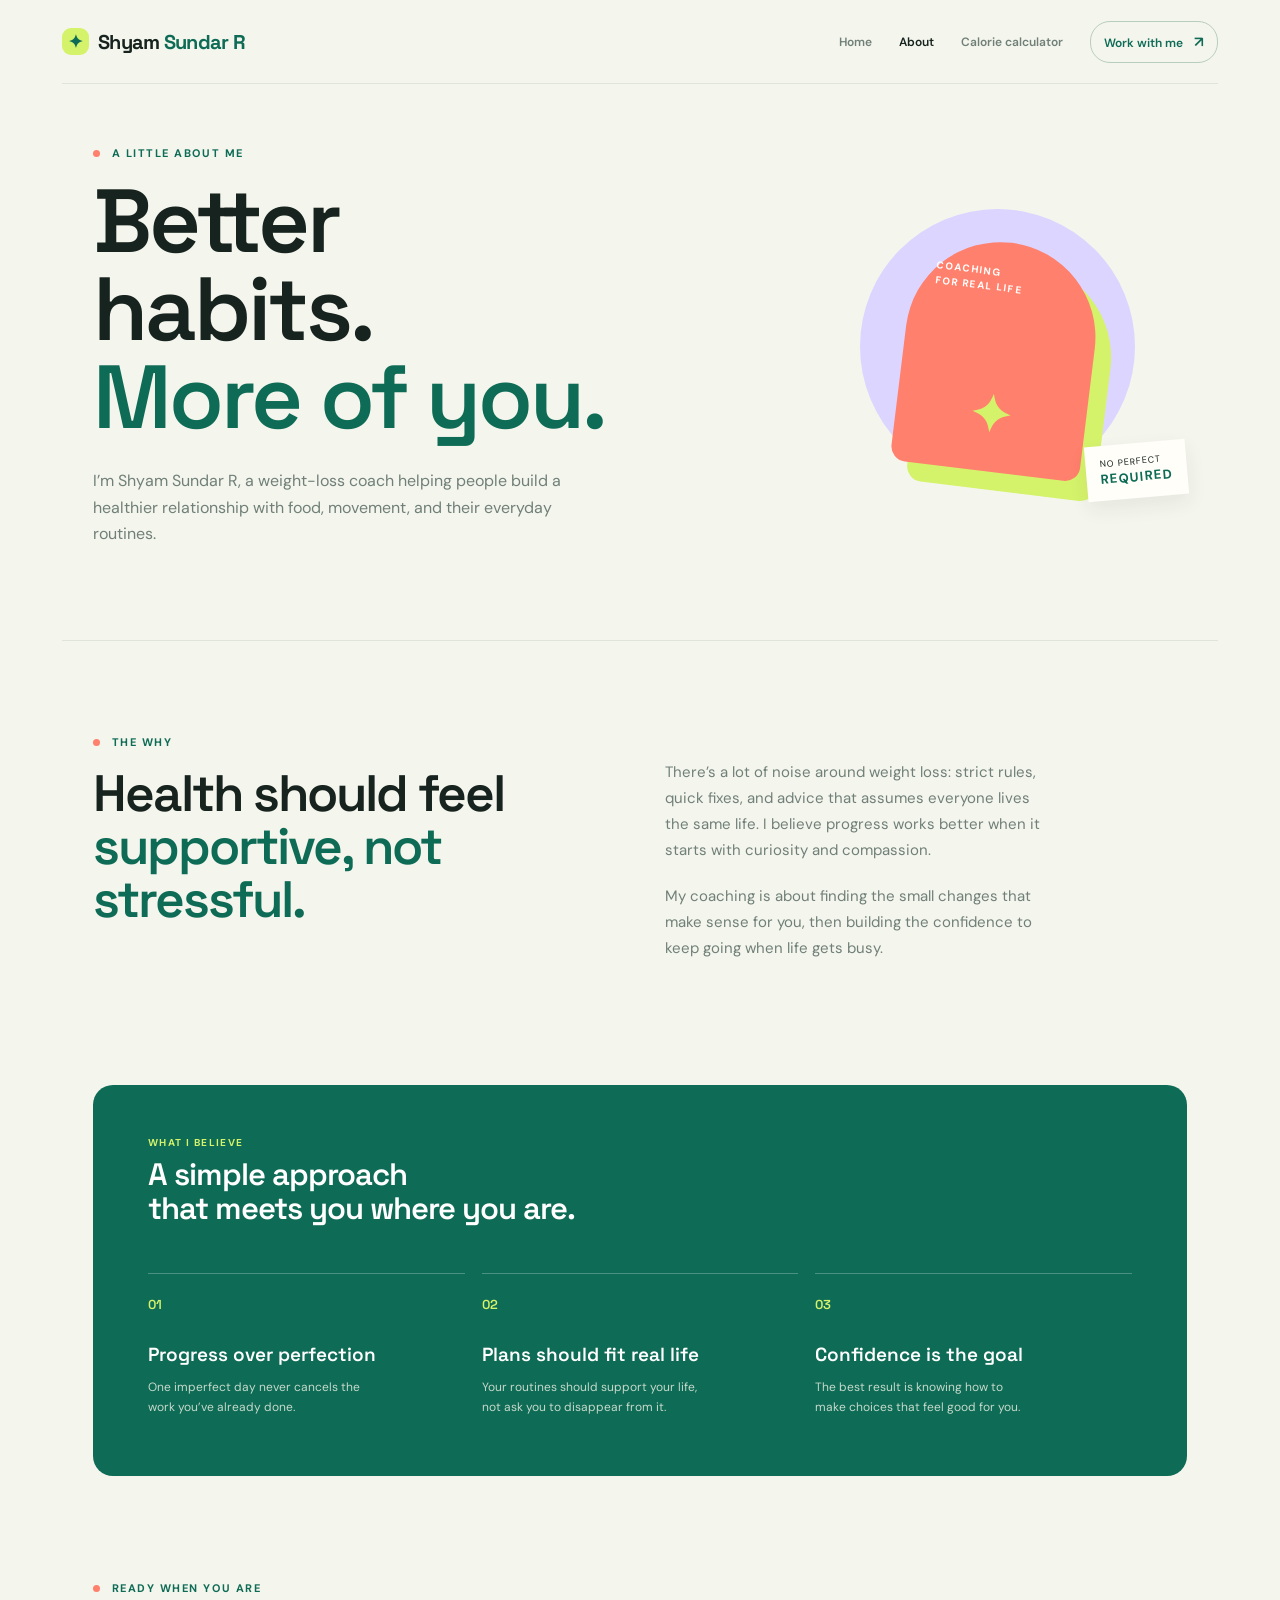
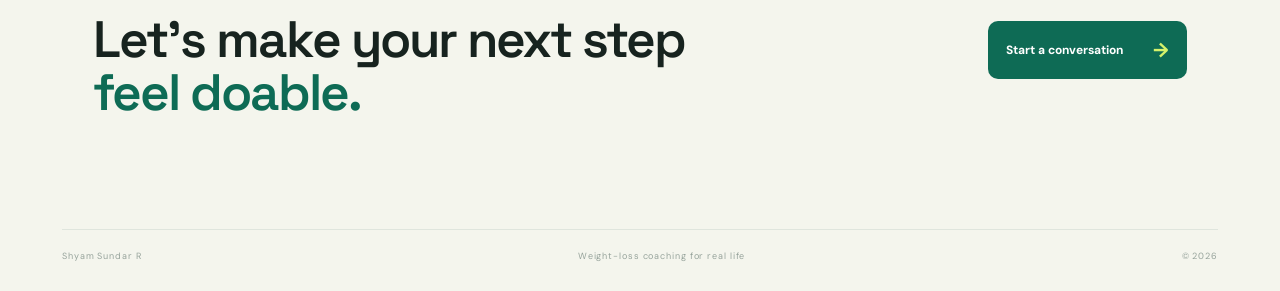
==== about.html @ 306acf9e "About page added" ====
<!DOCTYPE html>
<html lang="en">
<head>
  <meta charset="UTF-8" />
  <meta name="viewport" content="width=device-width, initial-scale=1.0" />
  <meta name="description" content="Learn about Shyam Sundar R's practical, supportive approach to weight-loss coaching." />
  <title>About — Shyam Sundar R</title>
  <link rel="preconnect" href="https://fonts.googleapis.com" />
  <link rel="preconnect" href="https://fonts.gstatic.com" crossorigin />
  <link href="https://fonts.googleapis.com/css2?family=DM+Sans:wght@400;500;600;700&family=Space+Grotesk:wght@500;600;700&display=swap" rel="stylesheet" />
  <link rel="stylesheet" href="styles.css" />
</head>
<body class="about-page">
  <div class="page-shell">
    <header class="topbar">
      <a class="brand" href="index.html" aria-label="Shyam Sundar R home">
        <span class="brand-mark" aria-hidden="true">✦</span>
        <span>Shyam <span class="brand-accent">Sundar R</span></span>
      </a>
      <nav class="main-nav" aria-label="Main navigation">
        <a href="index.html">Home</a>
        <a class="active" href="about.html">About</a>
        <a href="calculator.html">Calorie calculator</a>
        <a class="nav-cta" href="index.html#contact">Work with me <span>↗</span></a>
      </nav>
    </header>

    <main>
      <section class="about-hero" aria-labelledby="about-title">
        <div class="about-hero-copy">
          <p class="eyebrow"><span class="eyebrow-dot"></span> A LITTLE ABOUT ME</p>
          <h1 id="about-title">Better habits.<br /><em>More of you.</em></h1>
          <p class="hero-text">I’m Shyam Sundar R, a weight-loss coach helping people build a healthier relationship with food, movement, and their everyday routines.</p>
        </div>
        <div class="about-hero-art" aria-hidden="true">
          <div class="about-art-circle"></div>
          <div class="about-art-card"><span>COACHING<br />FOR REAL LIFE</span><strong>✦</strong></div>
          <div class="about-art-note">NO PERFECT<br /><strong>REQUIRED</strong></div>
        </div>
      </section>

      <section class="about-story">
        <div class="section-intro">
          <p class="eyebrow"><span class="eyebrow-dot"></span> THE WHY</p>
          <h2>Health should feel<br /><em>supportive, not stressful.</em></h2>
        </div>
        <div class="about-story-copy">
          <p>There’s a lot of noise around weight loss: strict rules, quick fixes, and advice that assumes everyone lives the same life. I believe progress works better when it starts with curiosity and compassion.</p>
          <p>My coaching is about finding the small changes that make sense for you, then building the confidence to keep going when life gets busy.</p>
        </div>
      </section>

      <section class="about-values" aria-labelledby="values-title">
        <div class="about-values-heading">
          <p class="section-kicker">WHAT I BELIEVE</p>
          <h2 id="values-title">A simple approach<br />that meets you where you are.</h2>
        </div>
        <div class="values-grid">
          <article><span class="value-icon">01</span><h3>Progress over perfection</h3><p>One imperfect day never cancels the work you’ve already done.</p></article>
          <article><span class="value-icon">02</span><h3>Plans should fit real life</h3><p>Your routines should support your life, not ask you to disappear from it.</p></article>
          <article><span class="value-icon">03</span><h3>Confidence is the goal</h3><p>The best result is knowing how to make choices that feel good for you.</p></article>
        </div>
      </section>

      <section class="about-cta">
        <div><p class="eyebrow"><span class="eyebrow-dot"></span> READY WHEN YOU ARE</p><h2>Let’s make your next step<br /><em>feel doable.</em></h2></div>
        <a class="primary-button" href="index.html#contact">Start a conversation <span>→</span></a>
      </section>
    </main>

    <footer><span>Shyam Sundar R</span><span>Weight-loss coaching for real life</span><span>© 2026</span></footer>
  </div>
</body>
</html>
---- styles.css ----
:root { --ink:#17231f; --muted:#708078; --cream:#f4f5ed; --paper:#fffef9; --line:#dfe5dd; --green:#0e6b55; --lime:#d5f26b; --coral:#ff806c; --lavender:#dcd5ff; }
* { box-sizing:border-box; }
body { margin:0; background:var(--cream); color:var(--ink); font-family:'DM Sans', sans-serif; }
.page-shell { max-width:1240px; margin:auto; padding:0 42px; }
.topbar { height:84px; display:flex; align-items:center; justify-content:space-between; border-bottom:1px solid var(--line); }
.brand { color:var(--ink); text-decoration:none; font:700 20px 'Space Grotesk',sans-serif; letter-spacing:-.7px; display:flex; gap:9px; align-items:center; }
.brand-mark { display:grid; place-items:center; width:27px; height:27px; border-radius:9px; background:var(--lime); color:var(--green); font-size:18px; }
.brand-accent { color:var(--green); } .topbar-note { color:var(--muted); font-size:12px; letter-spacing:.08em; text-transform:uppercase; }
.main-nav { display:flex; align-items:center; gap:27px; font-size:12px; font-weight:600; }.main-nav a { color:var(--muted); text-decoration:none; }.main-nav a:hover,.main-nav a.active { color:var(--ink); }.main-nav .nav-cta { color:var(--green); border:1px solid #b8cdbd; border-radius:20px; padding:10px 13px; }.main-nav .nav-cta span { margin-left:8px; font-size:15px; }
.hero { display:flex; justify-content:space-between; align-items:center; min-height:335px; padding:62px 31px 52px; }
.eyebrow,.section-kicker { margin:0 0 18px; font-size:11px; font-weight:700; letter-spacing:.14em; color:var(--green); }
.eyebrow-dot { display:inline-block; width:7px; height:7px; border-radius:50%; background:var(--coral); margin-right:7px; }
h1,h2,p { margin-top:0; } h1 { font:600 clamp(44px,5.5vw,70px)/.98 'Space Grotesk',sans-serif; letter-spacing:-3px; margin-bottom:22px; } h1 em { color:var(--green); font-style:normal; }
.hero-text { max-width:500px; color:var(--muted); line-height:1.65; font-size:16px; }
.hero-orbit { position:relative; width:210px; height:210px; margin-right:75px; flex:none; }.orbit-ring { position:absolute; inset:0; border:1px solid #b9c3b9; border-radius:50%; }.orbit-ring-one { transform:rotate(36deg) scaleX(.6); border-color:#91a69a; }.orbit-ring-two { transform:rotate(-36deg) scaleX(.6); border-color:#c5b9db; }.orbit-core { position:absolute; top:57px; left:57px; width:96px; height:96px; display:grid; place-items:center; align-content:center; gap:1px; border-radius:50%; background:var(--green); color:white; box-shadow:0 12px 25px #0e6b5544; }.orbit-core span { font-size:11px; letter-spacing:.14em; opacity:.8; }.orbit-core strong { font-size:28px; color:var(--lime); }.orbit-label { position:absolute; font-size:9px; font-weight:700; letter-spacing:.12em; color:var(--muted); }.orbit-label-top { top:2px; left:79px; }.orbit-label-bottom { bottom:0; left:73px; }
.calculator-layout { display:grid; grid-template-columns:minmax(0,1.1fr) minmax(0,.9fr); gap:18px; padding-bottom:68px; }.card { background:var(--paper); border:1px solid var(--line); border-radius:22px; padding:31px; box-shadow:0 16px 40px #27382d08; }.card-heading { display:flex; justify-content:space-between; align-items:flex-start; margin-bottom:28px; }.card h2 { font:600 25px 'Space Grotesk',sans-serif; letter-spacing:-1px; margin:0; }.section-kicker { margin-bottom:9px; font-size:10px; }.heading-icon { color:var(--green); font-size:25px; }.field-grid { display:grid; grid-template-columns:1fr 1fr; gap:22px 15px; }.field { display:flex; flex-direction:column; gap:9px; }.field span,.field legend { font-size:12px; font-weight:700; }.field small { color:var(--muted); font-weight:400; margin-left:4px; }.field input { width:100%; border:1px solid var(--line); background:#fafbf6; border-radius:10px; padding:14px 15px; color:var(--ink); font:500 15px 'DM Sans',sans-serif; outline:none; }.field input:focus { border-color:var(--green); box-shadow:0 0 0 3px #0e6b5514; }.gender-field { border:0; padding:0; margin:0; min-width:0; }.gender-field legend { padding:0; margin-bottom:9px; }.segmented-control { display:flex; height:47px; background:#eef1e9; border-radius:10px; padding:4px; gap:3px; }.segmented-control label { flex:1; position:relative; }.segmented-control input { position:absolute; opacity:0; }.segmented-control span { height:100%; display:grid; place-items:center; border-radius:7px; color:var(--muted); font-size:12px; font-weight:600; cursor:pointer; }.segmented-control input:checked + span { color:var(--ink); background:var(--paper); box-shadow:0 2px 7px #17231f12; }.activity-section { border-top:1px solid var(--line); margin-top:29px; padding-top:25px; }.activity-title-row { display:flex; justify-content:space-between; align-items:end; }.activity-title-row h2 { font-size:18px; }.activity-value { color:var(--green); background:#eaf5d1; border-radius:20px; padding:7px 11px; font-size:11px; font-weight:700; }.range-wrap { display:block; margin-top:20px; }.range-wrap input { appearance:none; width:100%; height:5px; border-radius:5px; background:linear-gradient(90deg,var(--green) 50%,#dfe7db 50%); outline:0; }.range-wrap input::-webkit-slider-thumb { appearance:none; width:19px; height:19px; border-radius:50%; background:var(--lime); border:4px solid var(--green); cursor:pointer; box-shadow:0 2px 7px #0e6b5540; }.range-labels { display:flex; justify-content:space-between; margin-top:9px; color:var(--muted); font-size:10px; }.activity-description { color:var(--muted); font-size:12px; margin:14px 0 0; }.calculate-button { display:flex; justify-content:space-between; align-items:center; width:100%; margin-top:29px; border:0; border-radius:11px; padding:16px 17px; background:var(--green); color:white; font:700 13px 'DM Sans',sans-serif; cursor:pointer; transition:transform .2s,background .2s; }.calculate-button:hover { background:#095541; transform:translateY(-2px); }.button-arrow { color:var(--lime); font-size:20px; line-height:12px; }.form-note { color:var(--muted); font-size:10px; text-align:center; margin:15px 0 0; }.results-card { background:var(--green); color:#fff; border-color:var(--green); position:relative; overflow:hidden; }.results-card:after { content:''; position:absolute; width:160px; height:160px; border:1px solid #ffffff25; border-radius:50%; right:-90px; top:-75px; }.results-card .section-kicker { color:var(--lime); }.results-card h2 { color:#fff; }.results-heading { align-items:center; }.result-badge { background:#ffffff1a; border:1px solid #ffffff25; padding:7px 10px; border-radius:20px; font-size:10px; color:#d8e5d9; }.result-list { display:flex; flex-direction:column; gap:10px; }.result-row { display:grid; grid-template-columns:38px 1fr auto; align-items:center; gap:11px; padding:15px 14px; background:#ffffff0f; border:1px solid #ffffff15; border-radius:12px; }.result-icon { display:grid; place-items:center; width:35px; height:35px; border-radius:10px; font-size:20px; }.maintenance .result-icon { color:var(--green); background:var(--lime); }.loss .result-icon { color:#fff; background:var(--coral); }.gain .result-icon { color:var(--ink); background:var(--lavender); }.result-label { display:flex; flex-direction:column; gap:3px; }.result-label strong { font-size:13px; }.result-label span,.result-number span { font-size:10px; color:#b8cec1; }.result-number { text-align:right; }.result-number strong { font:600 24px 'Space Grotesk',sans-serif; letter-spacing:-1px; }.result-number span { display:block; }.result-tip { display:flex; gap:11px; margin-top:22px; padding:15px 16px; border-radius:12px; background:#0a5a47; }.tip-icon { color:var(--lime); font-size:19px; }.result-tip p { margin:0; color:#c6d9cb; font-size:11px; line-height:1.55; }.result-tip strong { color:#fff; }.result-footer { display:flex; align-items:center; gap:7px; margin-top:18px; color:#9db9a8; font-size:10px; }.status-dot { width:6px; height:6px; border-radius:50%; background:var(--lime); } footer { border-top:1px solid var(--line); padding:20px 0 29px; display:flex; justify-content:space-between; color:#96a39b; font-size:9px; letter-spacing:.1em; }
@media (max-width:800px) { .page-shell{padding:0 20px}.topbar-note{display:none}.hero{padding:50px 8px 42px; min-height:auto}.hero-orbit{display:none}.calculator-layout{grid-template-columns:1fr}.card{padding:24px}.results-card{min-height:400px} }
@media (max-width:490px) { h1{font-size:43px;letter-spacing:-2px}.hero-text{font-size:14px}.field-grid{grid-template-columns:1fr}.field:nth-child(3){order:3}.field:nth-child(4){order:4}.activity-title-row{align-items:flex-start;gap:8px;flex-direction:column}.result-row{grid-template-columns:34px 1fr}.result-number{grid-column:2;text-align:left}.result-number span{display:inline;margin-left:4px}footer{gap:10px;flex-wrap:wrap} }
.coach-hero{display:grid;grid-template-columns:1fr 1fr;gap:50px;align-items:center;min-height:610px;padding:52px 31px 66px}.coach-hero h1{font-size:clamp(58px,7vw,90px);margin-bottom:27px}.coach-hero .hero-text{max-width:480px}.hero-actions{display:flex;align-items:center;gap:25px;margin-top:31px}.primary-button,.light-button{display:inline-flex;align-items:center;justify-content:space-between;gap:30px;text-decoration:none;font-size:12px;font-weight:700;border-radius:10px;padding:16px 18px}.primary-button{background:var(--green);color:white}.primary-button span{color:var(--lime);font-size:20px}.text-link{color:var(--green);font-size:12px;font-weight:700;text-decoration:none}.text-link span{margin-left:7px}.hero-proof{display:flex;align-items:center;gap:13px;margin-top:45px;color:var(--muted);font-size:11px;line-height:1.5}.hero-proof strong{color:var(--ink)}.avatar-stack{display:flex}.avatar-stack span{display:grid;place-items:center;width:30px;height:30px;margin-right:-7px;border:2px solid var(--cream);border-radius:50%;background:var(--lavender);color:var(--green);font-size:9px;font-weight:700}.avatar-stack span:nth-child(2){background:var(--coral);color:#fff}.avatar-stack span:nth-child(3){background:var(--lime)}.coach-visual{position:relative;height:440px;display:grid;place-items:center}.portrait-card{position:relative;z-index:2;width:min(100%,340px);height:390px;border-radius:175px 175px 18px 18px;background:linear-gradient(155deg,#dcd5ff 0%,#f3b7a9 55%,#ff846d 100%);display:flex;flex-direction:column;justify-content:end;padding:27px;overflow:hidden;box-shadow:22px 24px 0 #d5f26b}.portrait-card img{position:absolute;inset:0;width:100%;height:100%;object-fit:cover;object-position:center top}.portrait-caption{position:relative;z-index:1;display:flex;flex-direction:column;gap:6px;color:#fff;text-shadow:0 1px 8px #17231f80}.portrait-caption span{font-size:9px;letter-spacing:.15em}.portrait-caption strong{font:500 20px/1.1 'Space Grotesk',sans-serif;max-width:220px}.visual-sun{position:absolute;width:290px;height:290px;right:12%;top:15%;border-radius:50%;background:var(--lime)}.visual-note{position:absolute;z-index:3;top:20px;right:0;padding:12px 14px;background:var(--paper);font-size:9px;line-height:1.4;letter-spacing:.12em;box-shadow:0 8px 20px #27382d12;transform:rotate(5deg)}.visual-note strong{color:var(--green);font-size:13px}.visual-sticker{position:absolute;z-index:3;left:3%;bottom:15px;width:88px;height:88px;display:grid;place-items:center;align-content:center;text-align:center;border-radius:50%;background:var(--green);color:var(--lime);font-size:20px;line-height:.75;transform:rotate(-12deg)}.visual-sticker small{font-size:8px;letter-spacing:.13em;line-height:1.3}.marquee{margin:0 -42px;display:flex;justify-content:space-around;align-items:center;padding:18px 30px;background:var(--green);color:#d5f26b;font-size:10px;font-weight:700;letter-spacing:.18em}.marquee i{font-style:normal;font-size:16px}.approach-section{padding:100px 31px 106px}.section-intro h2,.contact-section h2{font:600 clamp(35px,4vw,53px)/1.04 'Space Grotesk',sans-serif;letter-spacing:-2px;margin:0}.section-intro em,.contact-section em{font-style:normal;color:var(--green)}.approach-grid{display:grid;grid-template-columns:repeat(3,1fr);gap:17px;margin-top:55px}.approach-grid article{padding:28px 25px;border-top:1px solid #bcc9bd}.step-number{color:var(--coral);font:600 13px 'Space Grotesk',sans-serif}.approach-grid h3{font:600 22px 'Space Grotesk',sans-serif;margin:39px 0 11px}.approach-grid p{max-width:260px;color:var(--muted);font-size:13px;line-height:1.65;margin:0}.calculator-promo{display:flex;justify-content:space-between;align-items:center;padding:51px 55px;border-radius:20px;background:var(--green);color:#fff;margin:0 31px 105px}.calculator-promo .section-kicker{color:var(--lime)}.calculator-promo h2{font:600 31px/1.08 'Space Grotesk',sans-serif;letter-spacing:-1px;margin:0}.light-button{background:var(--lime);color:var(--ink)}.light-button span{font-size:18px;color:var(--green)}.contact-section{display:grid;grid-template-columns:1fr 1fr;gap:50px;padding:0 31px 110px}.contact-copy{max-width:330px;padding-top:27px}.contact-copy p{color:var(--muted);font-size:14px;line-height:1.65;margin-bottom:25px}.home-page footer{padding-left:31px;padding-right:31px}
@media(max-width:800px){.main-nav{gap:12px}.main-nav a:not(.nav-cta){display:none}.coach-hero{grid-template-columns:1fr;padding:50px 8px}.coach-visual{height:390px}.marquee{margin:0 -20px;gap:20px;overflow:hidden;white-space:nowrap}.marquee span:nth-of-type(n+3),.marquee i:nth-of-type(n+3){display:none}.approach-section{padding:70px 8px}.approach-grid{grid-template-columns:1fr;gap:25px}.approach-grid h3{margin-top:20px}.calculator-promo{margin:0 8px 75px;padding:30px;display:block}.light-button{margin-top:25px}.contact-section{grid-template-columns:1fr;padding:0 8px 75px;gap:0}.contact-copy{padding-top:23px}}
.about-hero{display:grid;grid-template-columns:1fr 1fr;gap:50px;align-items:center;min-height:500px;padding:62px 31px 76px}.about-hero h1{font-size:clamp(58px,7vw,90px);margin-bottom:27px}.about-hero .hero-text{max-width:485px}.about-hero-art{position:relative;height:330px}.about-art-circle{position:absolute;width:275px;height:275px;right:10%;top:19px;border-radius:50%;background:var(--lavender)}.about-art-card{position:absolute;z-index:1;right:18%;top:52px;width:190px;height:230px;padding:23px;display:flex;flex-direction:column;justify-content:space-between;background:var(--coral);color:#fff;border-radius:100px 100px 16px 16px;transform:rotate(7deg);box-shadow:18px 18px 0 var(--lime)}.about-art-card span{font-size:10px;font-weight:700;letter-spacing:.14em;line-height:1.5}.about-art-card strong{font-size:51px;color:var(--lime);align-self:center}.about-art-note{position:absolute;z-index:2;right:0;bottom:22px;padding:12px 14px;background:var(--paper);font-size:9px;line-height:1.4;letter-spacing:.12em;box-shadow:0 8px 20px #27382d12;transform:rotate(-5deg)}.about-art-note strong{color:var(--green);font-size:13px}.about-story{display:grid;grid-template-columns:1fr 1fr;gap:50px;padding:94px 31px 105px;border-top:1px solid var(--line)}.about-story-copy{max-width:390px;padding-top:24px}.about-story-copy p{color:var(--muted);font-size:15px;line-height:1.75;margin-bottom:19px}.about-values{padding:51px 55px 58px;margin:0 31px 105px;border-radius:20px;background:var(--green);color:#fff}.about-values-heading h2{font:600 31px/1.08 'Space Grotesk',sans-serif;letter-spacing:-1px;margin:0}.about-values .section-kicker{color:var(--lime)}.values-grid{display:grid;grid-template-columns:repeat(3,1fr);gap:17px;margin-top:48px}.values-grid article{padding-top:19px;border-top:1px solid #ffffff40}.value-icon{color:var(--lime);font:600 13px 'Space Grotesk',sans-serif}.values-grid h3{font:600 19px 'Space Grotesk',sans-serif;margin:28px 0 11px}.values-grid p{max-width:220px;color:#c6d9cb;font-size:12px;line-height:1.65;margin:0}.about-cta{display:flex;justify-content:space-between;align-items:center;gap:30px;padding:0 31px 110px}.about-cta h2{font:600 clamp(35px,4vw,53px)/1.04 'Space Grotesk',sans-serif;letter-spacing:-2px;margin:0}.about-cta h2 em{font-style:normal;color:var(--green)}
@media(max-width:800px){.about-hero{grid-template-columns:1fr;padding:50px 8px 70px;gap:18px}.about-hero-art{height:300px}.about-story{grid-template-columns:1fr;padding:70px 8px 75px;gap:0}.about-story-copy{padding-top:23px}.about-values{margin:0 8px 75px;padding:30px}.values-grid{grid-template-columns:1fr;gap:25px;margin-top:35px}.values-grid h3{margin-top:16px}.about-cta{display:block;padding:0 8px 75px}.about-cta .primary-button{margin-top:25px}}
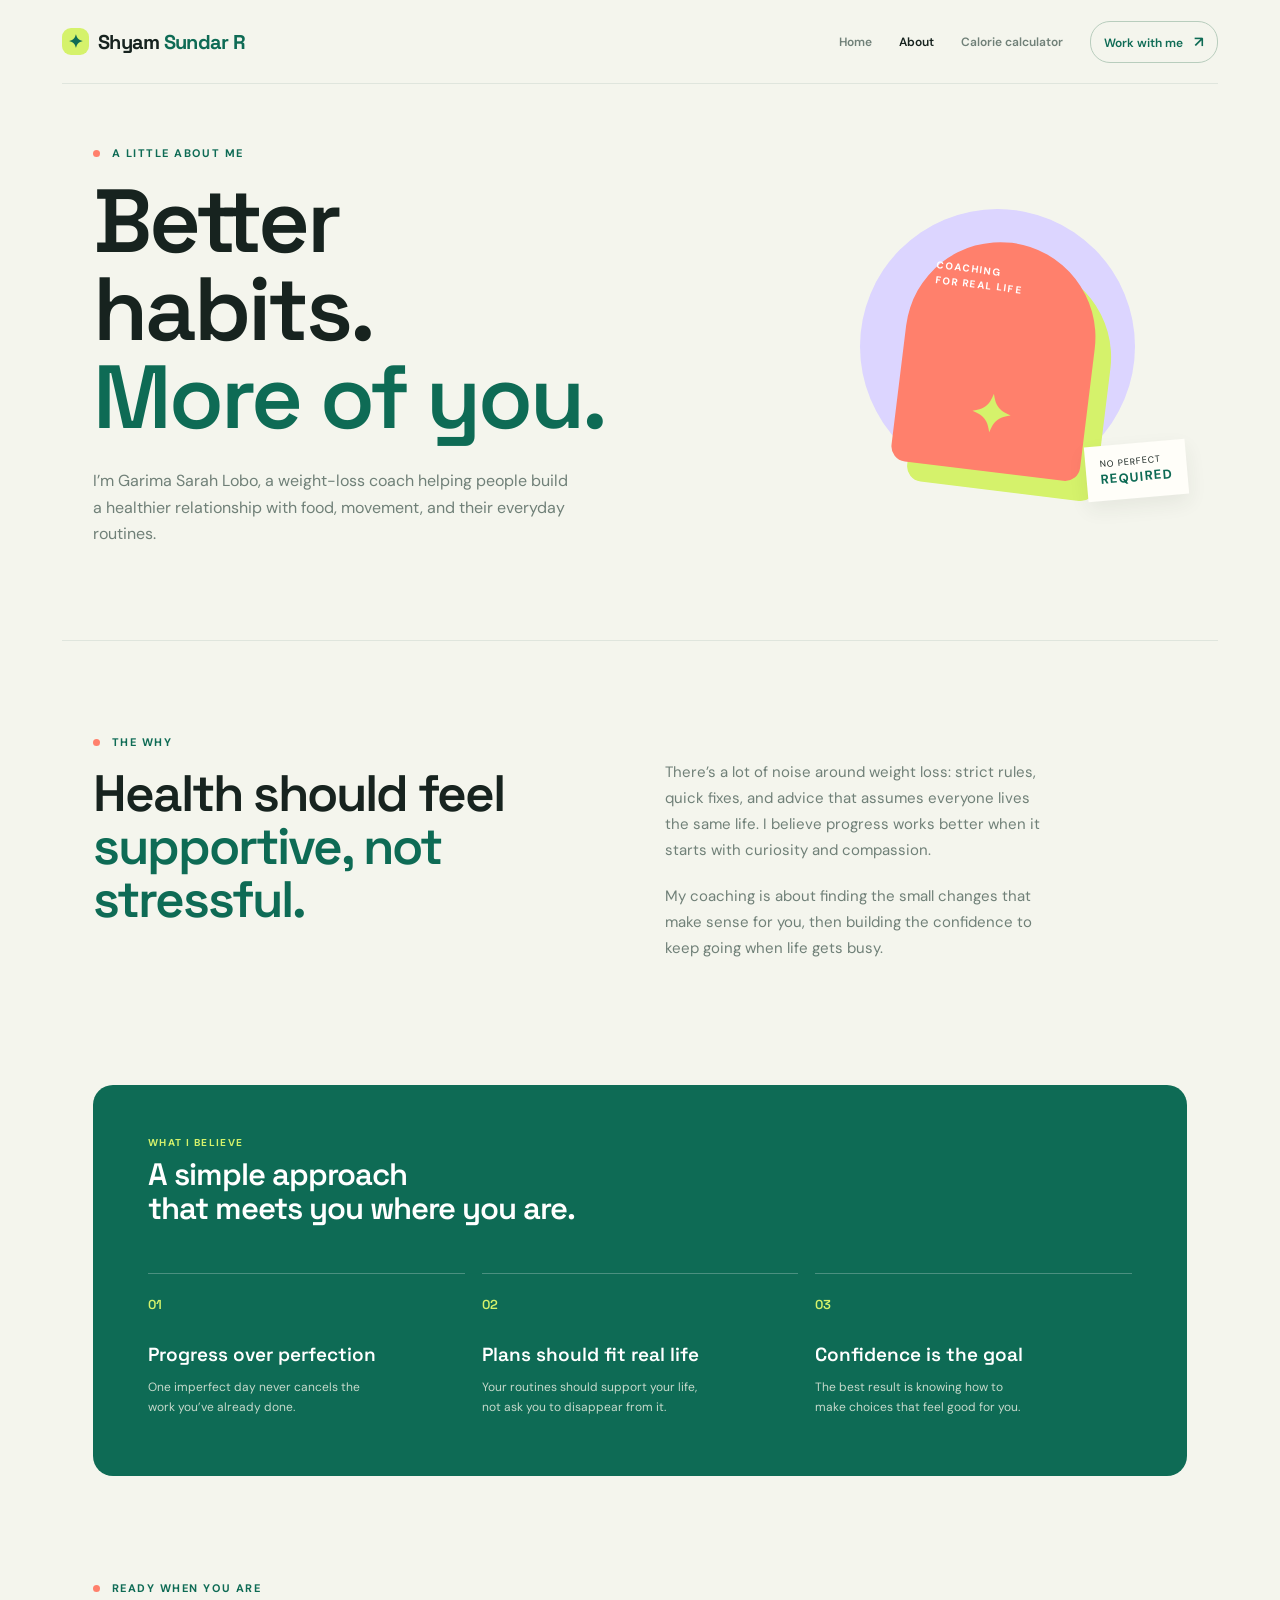
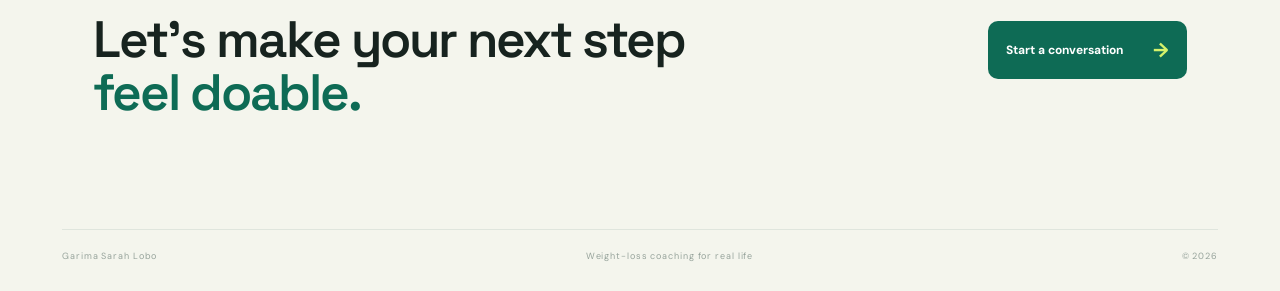
==== commit 17a4846c: "change the name of the person" ====
--- a/about.html
+++ b/about.html
@@ -3,8 +3,8 @@
 <head>
   <meta charset="UTF-8" />
   <meta name="viewport" content="width=device-width, initial-scale=1.0" />
-  <meta name="description" content="Learn about Shyam Sundar R's practical, supportive approach to weight-loss coaching." />
-  <title>About — Shyam Sundar R</title>
+  <meta name="description" content="Learn about Garima Sarah Lobo's practical, supportive approach to weight-loss coaching." />
+  <title>About — Garima Sarah Lobo</title>
   <link rel="preconnect" href="https://fonts.googleapis.com" />
   <link rel="preconnect" href="https://fonts.gstatic.com" crossorigin />
   <link href="https://fonts.googleapis.com/css2?family=DM+Sans:wght@400;500;600;700&family=Space+Grotesk:wght@500;600;700&display=swap" rel="stylesheet" />
@@ -13,7 +13,7 @@
 <body class="about-page">
   <div class="page-shell">
     <header class="topbar">
-      <a class="brand" href="index.html" aria-label="Shyam Sundar R home">
+      <a class="brand" href="index.html" aria-label="Garima Sarah Lobo home">
         <span class="brand-mark" aria-hidden="true">✦</span>
         <span>Shyam <span class="brand-accent">Sundar R</span></span>
       </a>
@@ -30,7 +30,7 @@
         <div class="about-hero-copy">
           <p class="eyebrow"><span class="eyebrow-dot"></span> A LITTLE ABOUT ME</p>
           <h1 id="about-title">Better habits.<br /><em>More of you.</em></h1>
-          <p class="hero-text">I’m Shyam Sundar R, a weight-loss coach helping people build a healthier relationship with food, movement, and their everyday routines.</p>
+          <p class="hero-text">I’m Garima Sarah Lobo, a weight-loss coach helping people build a healthier relationship with food, movement, and their everyday routines.</p>
         </div>
         <div class="about-hero-art" aria-hidden="true">
           <div class="about-art-circle"></div>
@@ -68,7 +68,7 @@
       </section>
     </main>
 
-    <footer><span>Shyam Sundar R</span><span>Weight-loss coaching for real life</span><span>© 2026</span></footer>
+    <footer><span>Garima Sarah Lobo</span><span>Weight-loss coaching for real life</span><span>© 2026</span></footer>
   </div>
 </body>
 </html>
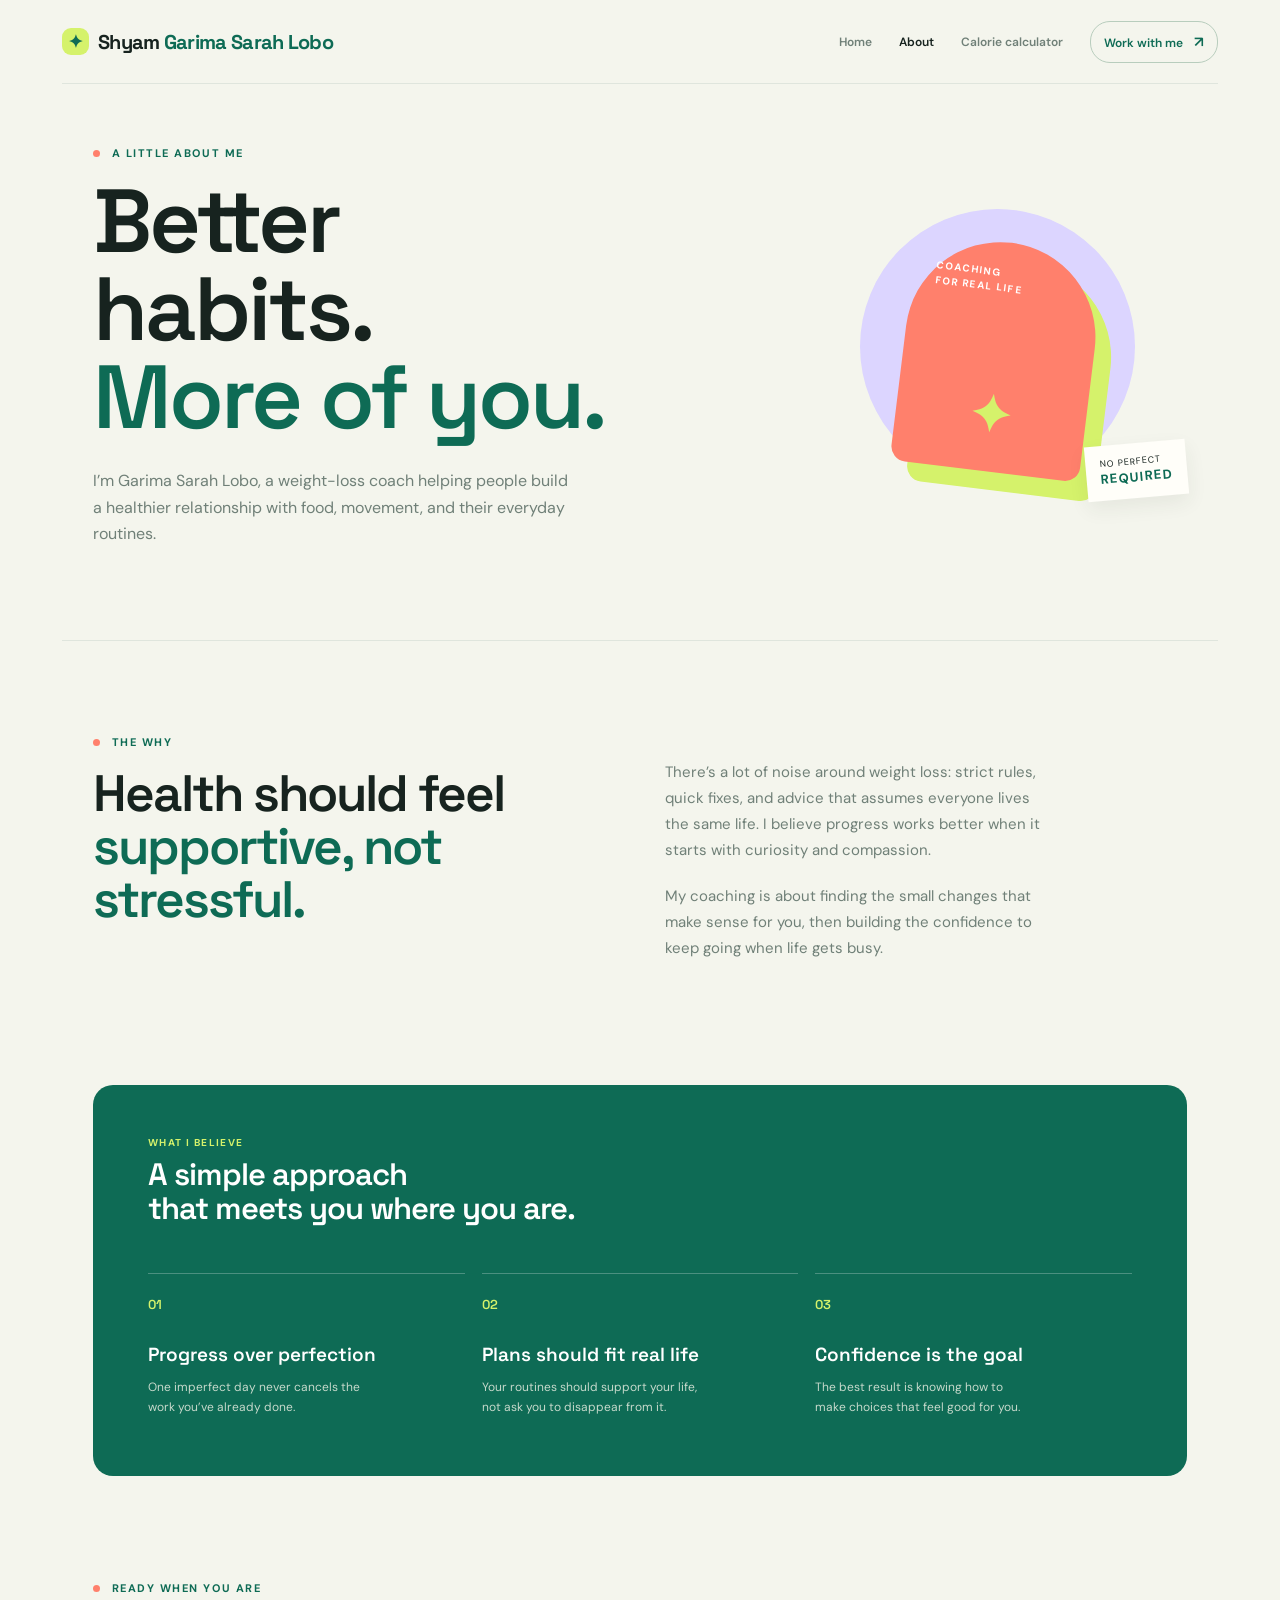
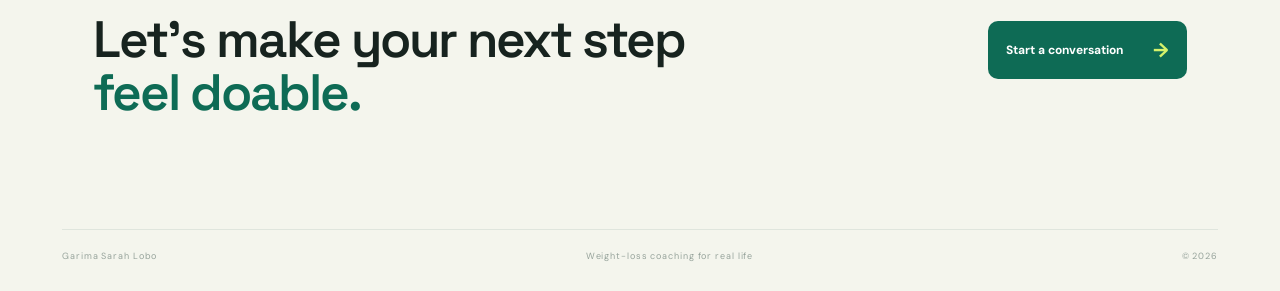
==== commit d61b8faa: "change the name" ====
--- a/about.html
+++ b/about.html
@@ -15,7 +15,7 @@
     <header class="topbar">
       <a class="brand" href="index.html" aria-label="Garima Sarah Lobo home">
         <span class="brand-mark" aria-hidden="true">✦</span>
-        <span>Shyam <span class="brand-accent">Sundar R</span></span>
+        <span>Shyam <span class="brand-accent">Garima Sarah Lobo</span></span>
       </a>
       <nav class="main-nav" aria-label="Main navigation">
         <a href="index.html">Home</a>
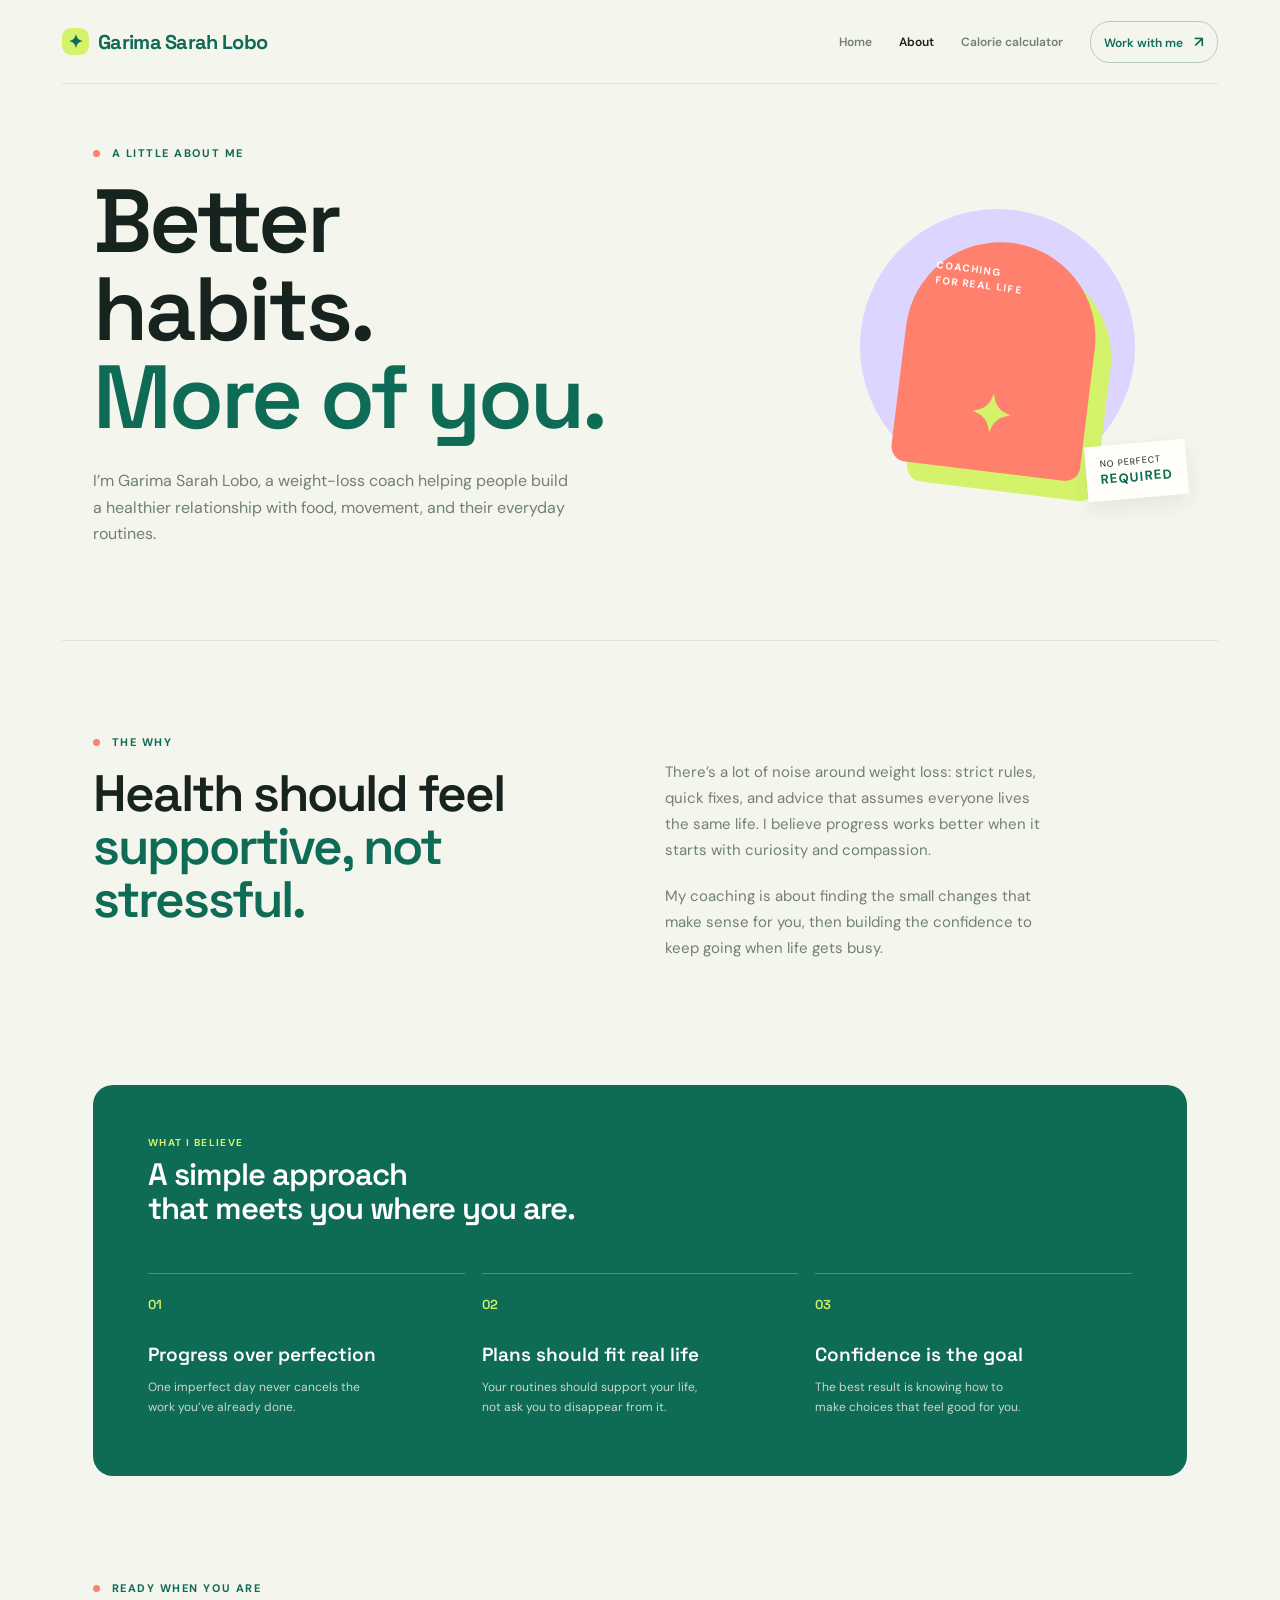
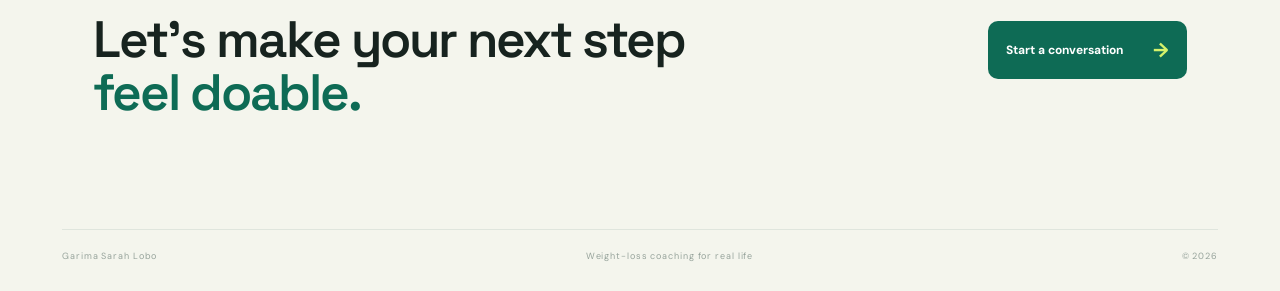
==== commit 6e2e2b76: "change the name Shyam" ====
--- a/about.html
+++ b/about.html
@@ -15,7 +15,7 @@
     <header class="topbar">
       <a class="brand" href="index.html" aria-label="Garima Sarah Lobo home">
         <span class="brand-mark" aria-hidden="true">✦</span>
-        <span>Shyam <span class="brand-accent">Garima Sarah Lobo</span></span>
+        <span> <span class="brand-accent">Garima Sarah Lobo</span></span>
       </a>
       <nav class="main-nav" aria-label="Main navigation">
         <a href="index.html">Home</a>
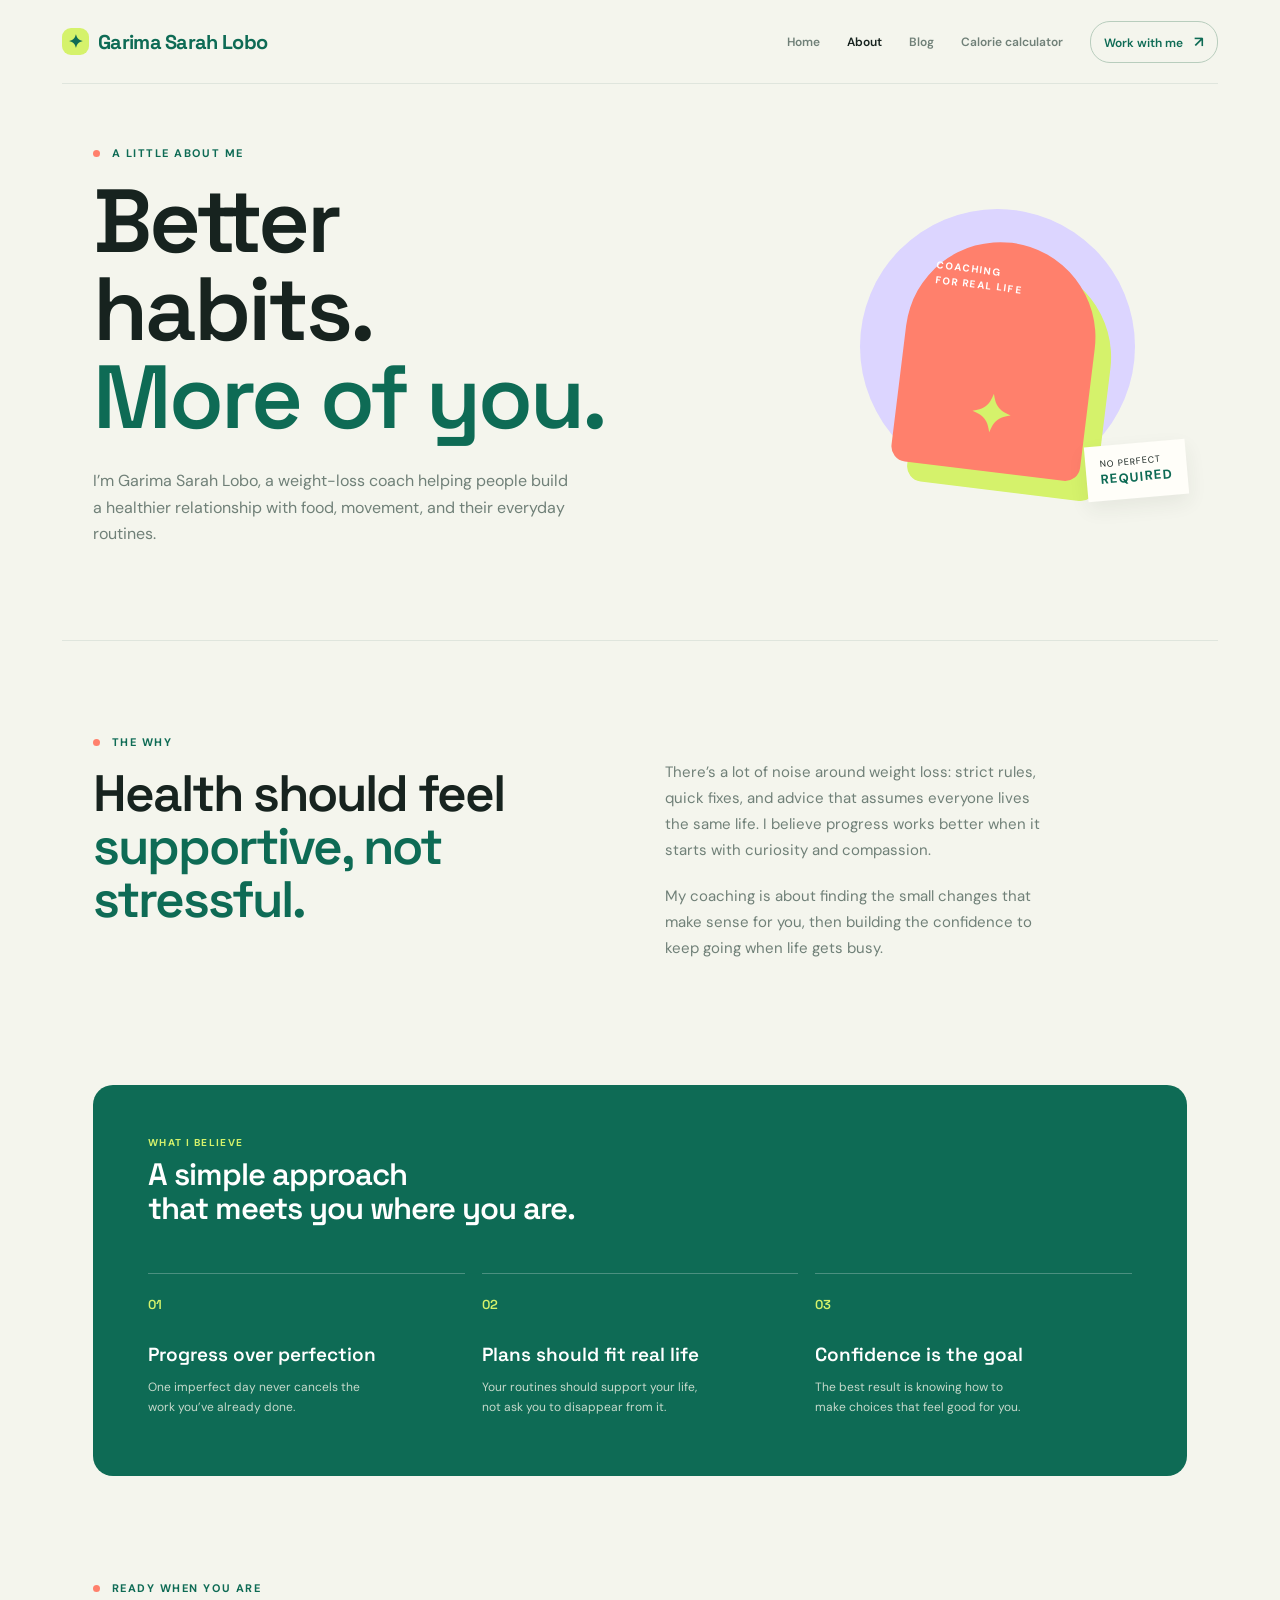
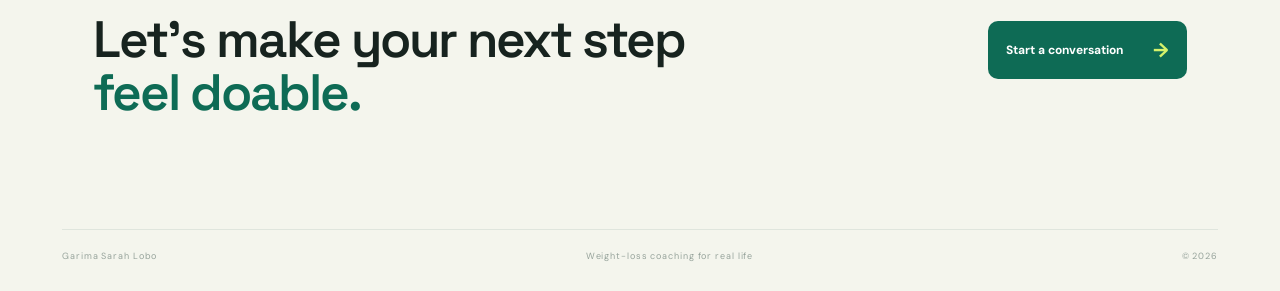
==== commit 5bad51b2: "add blog files" ====
--- a/about.html
+++ b/about.html
@@ -20,6 +20,7 @@
       <nav class="main-nav" aria-label="Main navigation">
         <a href="index.html">Home</a>
         <a class="active" href="about.html">About</a>
+        <a href="blog.html">Blog</a>
         <a href="calculator.html">Calorie calculator</a>
         <a class="nav-cta" href="index.html#contact">Work with me <span>↗</span></a>
       </nav>
--- a/styles.css
+++ b/styles.css
@@ -20,3 +20,5 @@
 @media(max-width:800px){.main-nav{gap:12px}.main-nav a:not(.nav-cta){display:none}.coach-hero{grid-template-columns:1fr;padding:50px 8px}.coach-visual{height:390px}.marquee{margin:0 -20px;gap:20px;overflow:hidden;white-space:nowrap}.marquee span:nth-of-type(n+3),.marquee i:nth-of-type(n+3){display:none}.approach-section{padding:70px 8px}.approach-grid{grid-template-columns:1fr;gap:25px}.approach-grid h3{margin-top:20px}.calculator-promo{margin:0 8px 75px;padding:30px;display:block}.light-button{margin-top:25px}.contact-section{grid-template-columns:1fr;padding:0 8px 75px;gap:0}.contact-copy{padding-top:23px}}
 .about-hero{display:grid;grid-template-columns:1fr 1fr;gap:50px;align-items:center;min-height:500px;padding:62px 31px 76px}.about-hero h1{font-size:clamp(58px,7vw,90px);margin-bottom:27px}.about-hero .hero-text{max-width:485px}.about-hero-art{position:relative;height:330px}.about-art-circle{position:absolute;width:275px;height:275px;right:10%;top:19px;border-radius:50%;background:var(--lavender)}.about-art-card{position:absolute;z-index:1;right:18%;top:52px;width:190px;height:230px;padding:23px;display:flex;flex-direction:column;justify-content:space-between;background:var(--coral);color:#fff;border-radius:100px 100px 16px 16px;transform:rotate(7deg);box-shadow:18px 18px 0 var(--lime)}.about-art-card span{font-size:10px;font-weight:700;letter-spacing:.14em;line-height:1.5}.about-art-card strong{font-size:51px;color:var(--lime);align-self:center}.about-art-note{position:absolute;z-index:2;right:0;bottom:22px;padding:12px 14px;background:var(--paper);font-size:9px;line-height:1.4;letter-spacing:.12em;box-shadow:0 8px 20px #27382d12;transform:rotate(-5deg)}.about-art-note strong{color:var(--green);font-size:13px}.about-story{display:grid;grid-template-columns:1fr 1fr;gap:50px;padding:94px 31px 105px;border-top:1px solid var(--line)}.about-story-copy{max-width:390px;padding-top:24px}.about-story-copy p{color:var(--muted);font-size:15px;line-height:1.75;margin-bottom:19px}.about-values{padding:51px 55px 58px;margin:0 31px 105px;border-radius:20px;background:var(--green);color:#fff}.about-values-heading h2{font:600 31px/1.08 'Space Grotesk',sans-serif;letter-spacing:-1px;margin:0}.about-values .section-kicker{color:var(--lime)}.values-grid{display:grid;grid-template-columns:repeat(3,1fr);gap:17px;margin-top:48px}.values-grid article{padding-top:19px;border-top:1px solid #ffffff40}.value-icon{color:var(--lime);font:600 13px 'Space Grotesk',sans-serif}.values-grid h3{font:600 19px 'Space Grotesk',sans-serif;margin:28px 0 11px}.values-grid p{max-width:220px;color:#c6d9cb;font-size:12px;line-height:1.65;margin:0}.about-cta{display:flex;justify-content:space-between;align-items:center;gap:30px;padding:0 31px 110px}.about-cta h2{font:600 clamp(35px,4vw,53px)/1.04 'Space Grotesk',sans-serif;letter-spacing:-2px;margin:0}.about-cta h2 em{font-style:normal;color:var(--green)}
 @media(max-width:800px){.about-hero{grid-template-columns:1fr;padding:50px 8px 70px;gap:18px}.about-hero-art{height:300px}.about-story{grid-template-columns:1fr;padding:70px 8px 75px;gap:0}.about-story-copy{padding-top:23px}.about-values{margin:0 8px 75px;padding:30px}.values-grid{grid-template-columns:1fr;gap:25px;margin-top:35px}.values-grid h3{margin-top:16px}.about-cta{display:block;padding:0 8px 75px}.about-cta .primary-button{margin-top:25px}}
+.blog-hero{display:grid;grid-template-columns:1fr 1fr;gap:50px;align-items:center;min-height:455px;padding:63px 31px 76px}.blog-hero h1{font-size:clamp(58px,7vw,90px);margin-bottom:27px}.blog-hero .hero-text{max-width:480px}.blog-hero-badge{justify-self:center;width:235px;height:235px;display:flex;flex-direction:column;justify-content:space-between;padding:27px;border-radius:50%;background:var(--lime);color:var(--green);transform:rotate(8deg)}.blog-hero-badge span{font-size:10px;font-weight:700;letter-spacing:.14em;line-height:1.5}.blog-hero-badge strong{align-self:center;font-size:60px}.blog-list{padding:82px 31px 105px;border-top:1px solid var(--line)}.blog-list-heading{display:flex;justify-content:space-between;align-items:flex-end;gap:30px}.blog-list-heading h2{font:600 clamp(35px,4vw,53px)/1.04 'Space Grotesk',sans-serif;letter-spacing:-2px;margin:0}.post-grid{display:grid;grid-template-columns:repeat(3,1fr);gap:17px;margin-top:52px}.post-card{background:var(--paper);border:1px solid var(--line);border-radius:18px;overflow:hidden;box-shadow:0 16px 40px #27382d08}.post-card-art{height:170px;padding:19px;display:flex;justify-content:space-between;align-items:flex-start}.post-card-art span{font:600 13px 'Space Grotesk',sans-serif}.post-card-art strong{align-self:center;margin:auto;font-size:52px}.art-lime{background:var(--lime);color:var(--green)}.art-coral{background:var(--coral);color:#fff}.art-lavender{background:var(--lavender);color:var(--green)}.post-card-body{padding:24px 23px 25px}.post-meta{margin:0 0 13px;color:var(--green);font-size:10px;font-weight:700;letter-spacing:.13em}.post-meta span{color:var(--coral);padding:0 4px}.post-card h3{font:600 23px/1.12 'Space Grotesk',sans-serif;letter-spacing:-.7px;margin:0 0 13px}.post-card h3 a{color:var(--ink);text-decoration:none}.post-card h3 a:hover{color:var(--green)}.post-card-body>p:not(.post-meta){color:var(--muted);font-size:13px;line-height:1.65;margin-bottom:22px}.post-link{color:var(--green);font-size:12px;font-weight:700;text-decoration:none}.post-link span{margin-left:7px;font-size:18px}.blog-cta{display:flex;justify-content:space-between;align-items:center;gap:30px;padding:0 31px 110px}.blog-cta h2{font:600 clamp(35px,4vw,53px)/1.04 'Space Grotesk',sans-serif;letter-spacing:-2px;margin:0}.blog-cta h2 em{font-style:normal;color:var(--green)}.post-article{max-width:790px;margin:0 auto;padding:64px 31px 105px}.back-link{display:inline-block;color:var(--green);font-size:12px;font-weight:700;text-decoration:none;margin-bottom:54px}.post-article>h1{font-size:clamp(44px,5.8vw,72px);margin-bottom:24px}.post-article>h1 em{font-style:normal;color:var(--green)}.post-intro{max-width:620px;color:var(--muted);font-size:18px;line-height:1.65;margin:0}.article-divider{height:1px;background:var(--line);margin:48px 0 43px}.article-content{max-width:650px;margin:auto}.article-content p,.article-content li{color:#52635a;font-size:16px;line-height:1.8}.article-content h2{font:600 29px/1.1 'Space Grotesk',sans-serif;letter-spacing:-1px;margin:43px 0 15px}.article-content ul{padding-left:22px;margin:18px 0 25px}.article-callout{margin:32px 0;padding:23px 25px;border-left:4px solid var(--coral);background:#fff9e8;color:var(--ink);font-size:14px;line-height:1.7}.article-callout strong{color:var(--green)}.article-end{border-top:1px solid var(--line);margin-top:52px;padding-top:23px}
+@media(max-width:800px){.blog-hero{grid-template-columns:1fr;padding:50px 8px 65px;gap:35px}.blog-hero-badge{justify-self:start;width:180px;height:180px;padding:22px}.blog-hero-badge strong{font-size:45px}.blog-list{padding:70px 8px 75px}.blog-list-heading{display:block}.post-grid{grid-template-columns:1fr;gap:22px;margin-top:35px}.post-card-art{height:135px}.blog-cta{display:block;padding:0 8px 75px}.blog-cta .primary-button{margin-top:25px}.post-article{padding:50px 8px 75px}.back-link{margin-bottom:38px}.post-article>h1{font-size:43px;letter-spacing:-2px}.post-intro{font-size:16px}.article-content p,.article-content li{font-size:15px}.article-content h2{font-size:26px}}
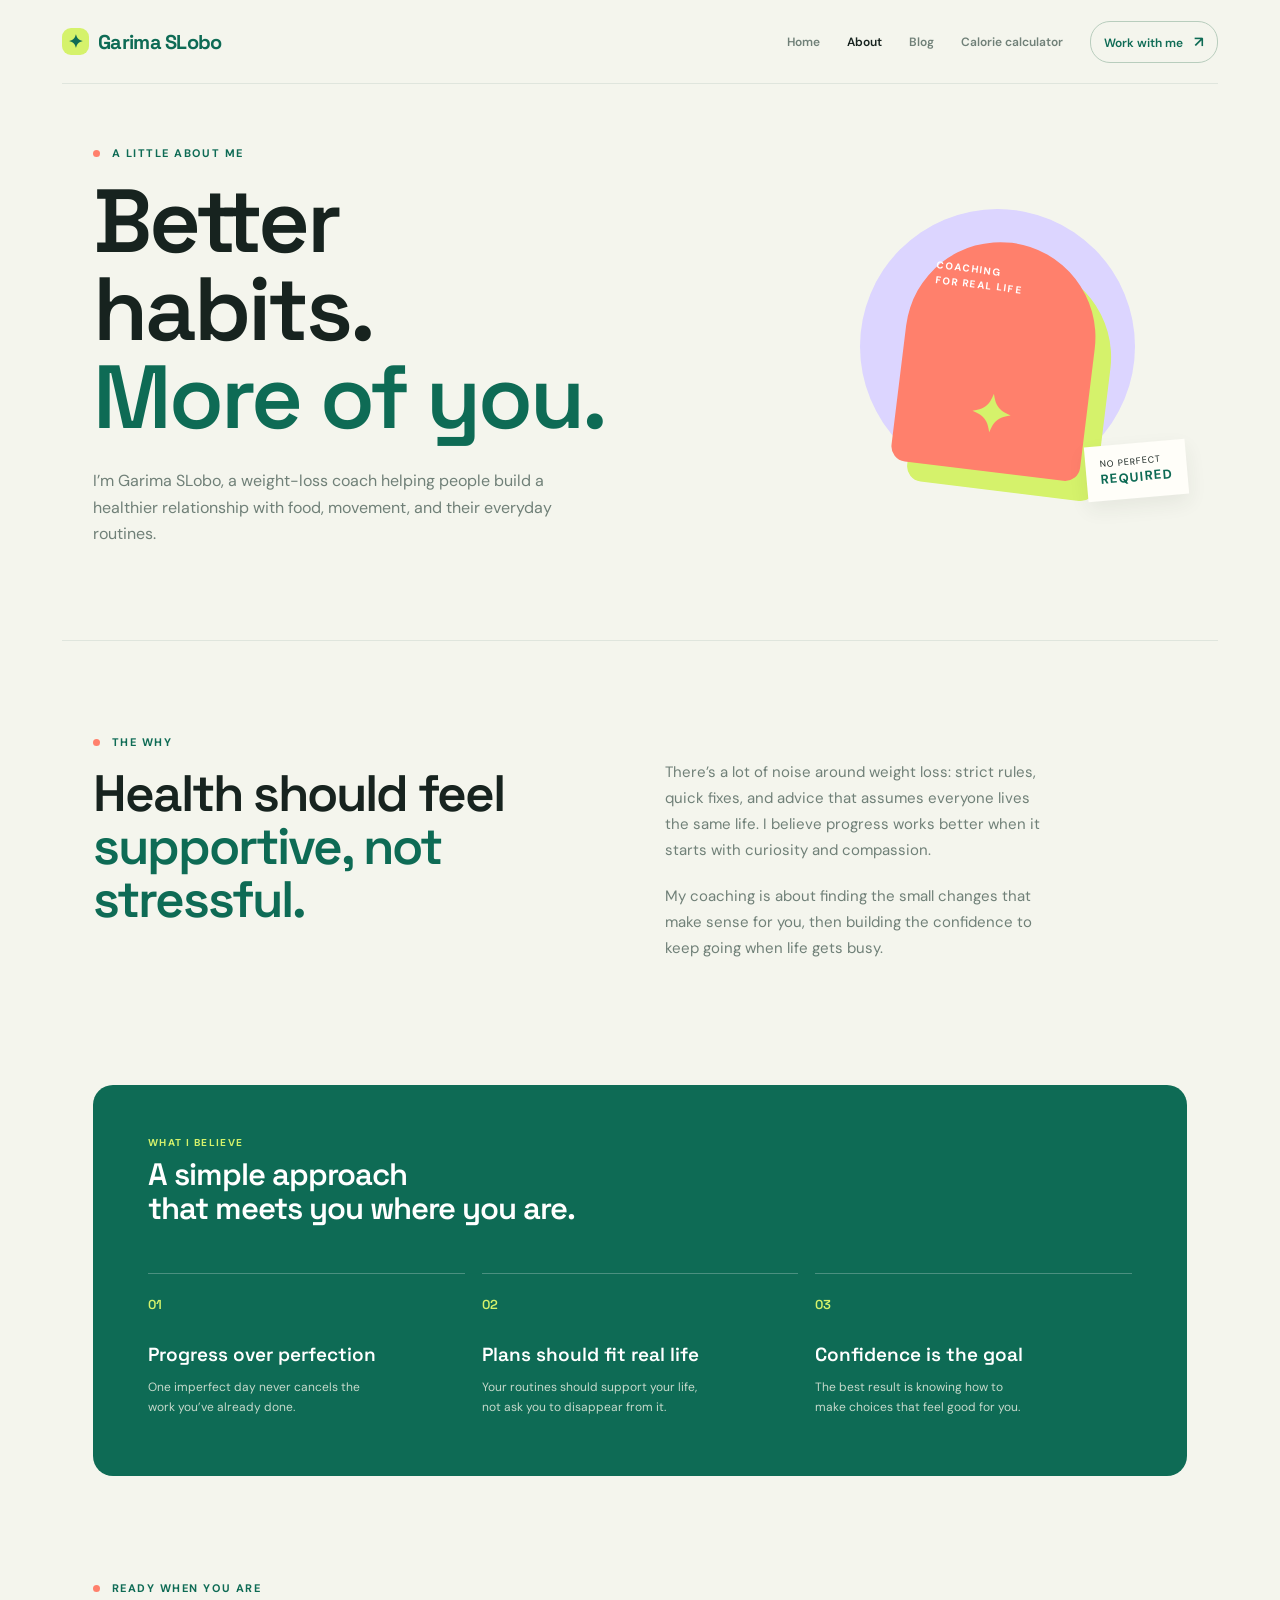
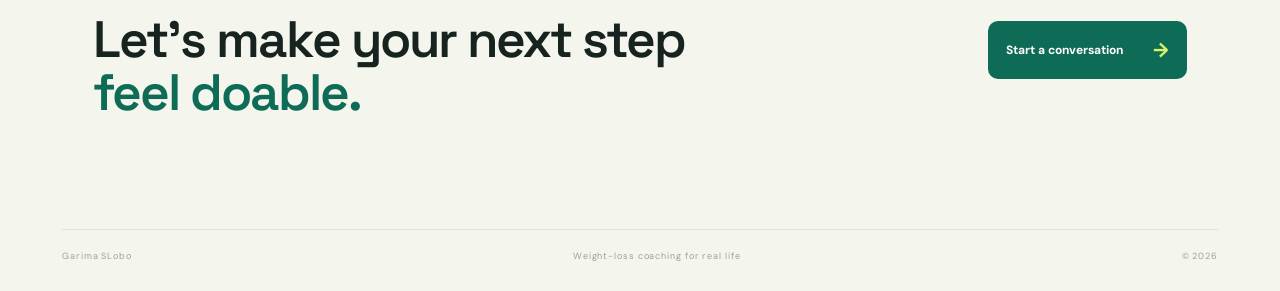
==== commit f0dc75e7: "changes the name" ====
--- a/about.html
+++ b/about.html
@@ -3,8 +3,8 @@
 <head>
   <meta charset="UTF-8" />
   <meta name="viewport" content="width=device-width, initial-scale=1.0" />
-  <meta name="description" content="Learn about Garima Sarah Lobo's practical, supportive approach to weight-loss coaching." />
-  <title>About — Garima Sarah Lobo</title>
+  <meta name="description" content="Learn about Garima SLobo's practical, supportive approach to weight-loss coaching." />
+  <title>About — Garima SLobo</title>
   <link rel="preconnect" href="https://fonts.googleapis.com" />
   <link rel="preconnect" href="https://fonts.gstatic.com" crossorigin />
   <link href="https://fonts.googleapis.com/css2?family=DM+Sans:wght@400;500;600;700&family=Space+Grotesk:wght@500;600;700&display=swap" rel="stylesheet" />
@@ -13,9 +13,9 @@
 <body class="about-page">
   <div class="page-shell">
     <header class="topbar">
-      <a class="brand" href="index.html" aria-label="Garima Sarah Lobo home">
+      <a class="brand" href="index.html" aria-label="Garima SLobo home">
         <span class="brand-mark" aria-hidden="true">✦</span>
-        <span> <span class="brand-accent">Garima Sarah Lobo</span></span>
+        <span> <span class="brand-accent">Garima SLobo</span></span>
       </a>
       <nav class="main-nav" aria-label="Main navigation">
         <a href="index.html">Home</a>
@@ -31,7 +31,7 @@
         <div class="about-hero-copy">
           <p class="eyebrow"><span class="eyebrow-dot"></span> A LITTLE ABOUT ME</p>
           <h1 id="about-title">Better habits.<br /><em>More of you.</em></h1>
-          <p class="hero-text">I’m Garima Sarah Lobo, a weight-loss coach helping people build a healthier relationship with food, movement, and their everyday routines.</p>
+          <p class="hero-text">I’m Garima SLobo, a weight-loss coach helping people build a healthier relationship with food, movement, and their everyday routines.</p>
         </div>
         <div class="about-hero-art" aria-hidden="true">
           <div class="about-art-circle"></div>
@@ -69,7 +69,7 @@
       </section>
     </main>
 
-    <footer><span>Garima Sarah Lobo</span><span>Weight-loss coaching for real life</span><span>© 2026</span></footer>
+    <footer><span>Garima SLobo</span><span>Weight-loss coaching for real life</span><span>© 2026</span></footer>
   </div>
 </body>
 </html>
